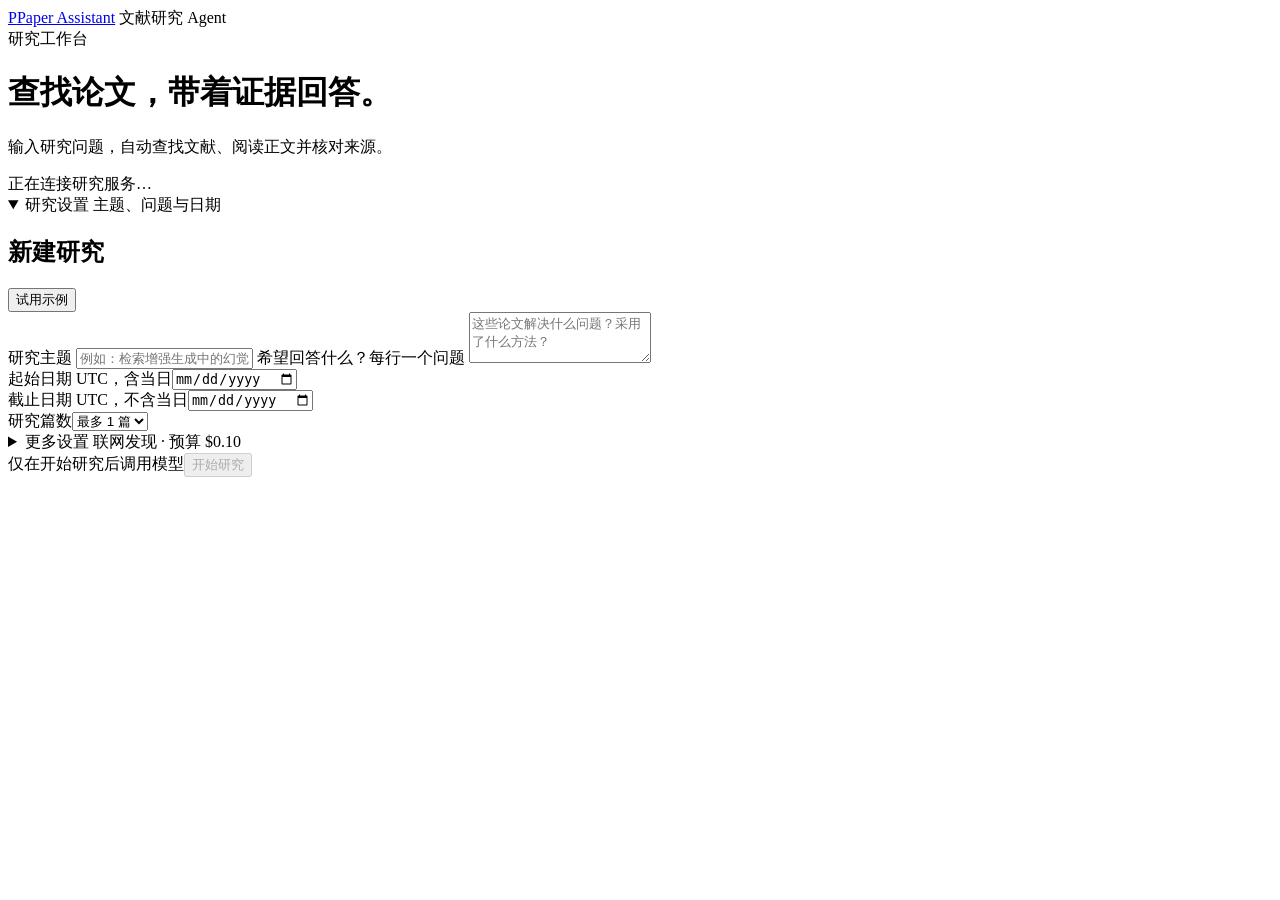
==== src/paper_assistant/web/static/index.html @ 834d62f4 "evolve local RAG assistant into a literature research agent - Add arXiv discovery, version-pinned PD" ====
<!doctype html>
<html lang="zh-CN">
<head>
  <meta charset="utf-8">
  <meta name="viewport" content="width=device-width, initial-scale=1">
  <title>Paper Assistant · 文献研究</title>
  <link rel="stylesheet" href="/style.css">
  <script src="/research.js" defer></script>
</head>
<body>
  <header class="app-header">
    <a class="brand" href="/" aria-label="Paper Assistant 首页"><span class="brand-mark">P</span>Paper Assistant</a>
    <span class="header-label">文献研究 Agent</span>
  </header>
  <main>
    <div id="research-panel">
      <header class="page-heading">
        <span class="eyebrow">研究工作台</span>
        <h1>查找论文，带着证据回答。</h1>
        <p>输入研究问题，自动查找文献、阅读正文并核对来源。</p>
      </header>
      <div id="research-notice" class="notice" role="status" aria-live="polite">正在连接研究服务…</div>
      <details id="research-editor" class="task-editor" open>
        <summary>研究设置 <span class="summary-note">主题、问题与日期</span></summary>
      <form id="research-form" class="research-form">
        <div class="section-heading"><h2>新建研究</h2><button id="research-example" type="button" class="text-button">试用示例</button></div>
        <label for="research-topic">研究主题</label>
        <input id="research-topic" type="text" maxlength="500" placeholder="例如：检索增强生成中的幻觉检测" required>
        <label for="research-questions">希望回答什么？<span class="label-note">每行一个问题</span></label>
        <textarea id="research-questions" rows="3" maxlength="8000" placeholder="这些论文解决什么问题？采用了什么方法？" required></textarea>
        <div class="form-grid research-range">
          <div><label for="research-start">起始日期 <span class="label-note">UTC，含当日</span></label><input id="research-start" type="date" required></div>
          <div><label for="research-end">截止日期 <span class="label-note">UTC，不含当日</span></label><input id="research-end" type="date" required></div>
          <div><label for="research-papers">研究篇数</label><select id="research-papers"><option value="1">最多 1 篇</option><option value="2">最多 2 篇</option><option value="3">最多 3 篇</option></select></div>
        </div>
        <details class="settings" id="research-settings">
          <summary>更多设置 <span id="research-settings-summary" class="summary-note">联网发现 · 预算 $0.10</span></summary>
          <div class="form-grid">
            <div><label for="research-source">文献来源</label><select id="research-source"><option value="online">联网发现 · arXiv</option><option id="research-cache-option" value="cached_example" disabled>缓存示例 · RAGTruth</option></select></div>
            <div><label for="research-budget">任务预算 · 美元</label><input id="research-budget" type="number" value="0.10" min="0.03" max="0.10" step="0.01" required></div>
          </div>
          <p id="research-source-note" class="muted">从 arXiv 获取论文；模型按调用计费。</p>
        </details>
        <div class="composer-footer"><span>仅在开始研究后调用模型</span><button id="research-submit" type="submit" disabled>开始研究</button></div>
      </form>
      </details>

      <section id="research-result" class="research-result" hidden aria-label="当前研究任务">
        <div class="section-heading result-heading"><h2 id="research-run-title">研究结果</h2><span id="research-status" class="status" role="status" aria-live="polite"></span></div>
        <p id="research-current" class="current-step" role="status" aria-live="polite"></p>
        <div class="run-actions"><button id="research-stop" type="button" class="secondary" disabled>停止研究</button><button id="research-reconnect" type="button" class="secondary" hidden>重新连接</button><button id="research-download" type="button" class="text-button" disabled>下载结果</button></div>
        <p id="research-error" class="error" hidden></p>
        <div class="answer-card"><h3>回答</h3><div id="research-answer" class="answer">回答将在完成引用核对后显示。</div><div id="research-citations"></div></div>
        <details class="result-section">
          <summary>参考论文</summary>
          <div id="research-candidates" class="muted">尚未发现候选。</div>
        </details>
        <details class="result-section">
          <summary>执行详情</summary>
          <div id="research-metrics" class="metrics"></div>
          <p id="research-run-id" class="muted"></p>
          <p id="research-run-summary" class="muted"></p>
          <ol id="research-events" class="event-list"></ol>
          <p id="research-gaps" class="muted"></p>
        </details>
        <p class="footnote">回答基于实际取得的文献，请结合原文核对结论。</p>
      </section>
    </div>

  </main>
</body>
</html>
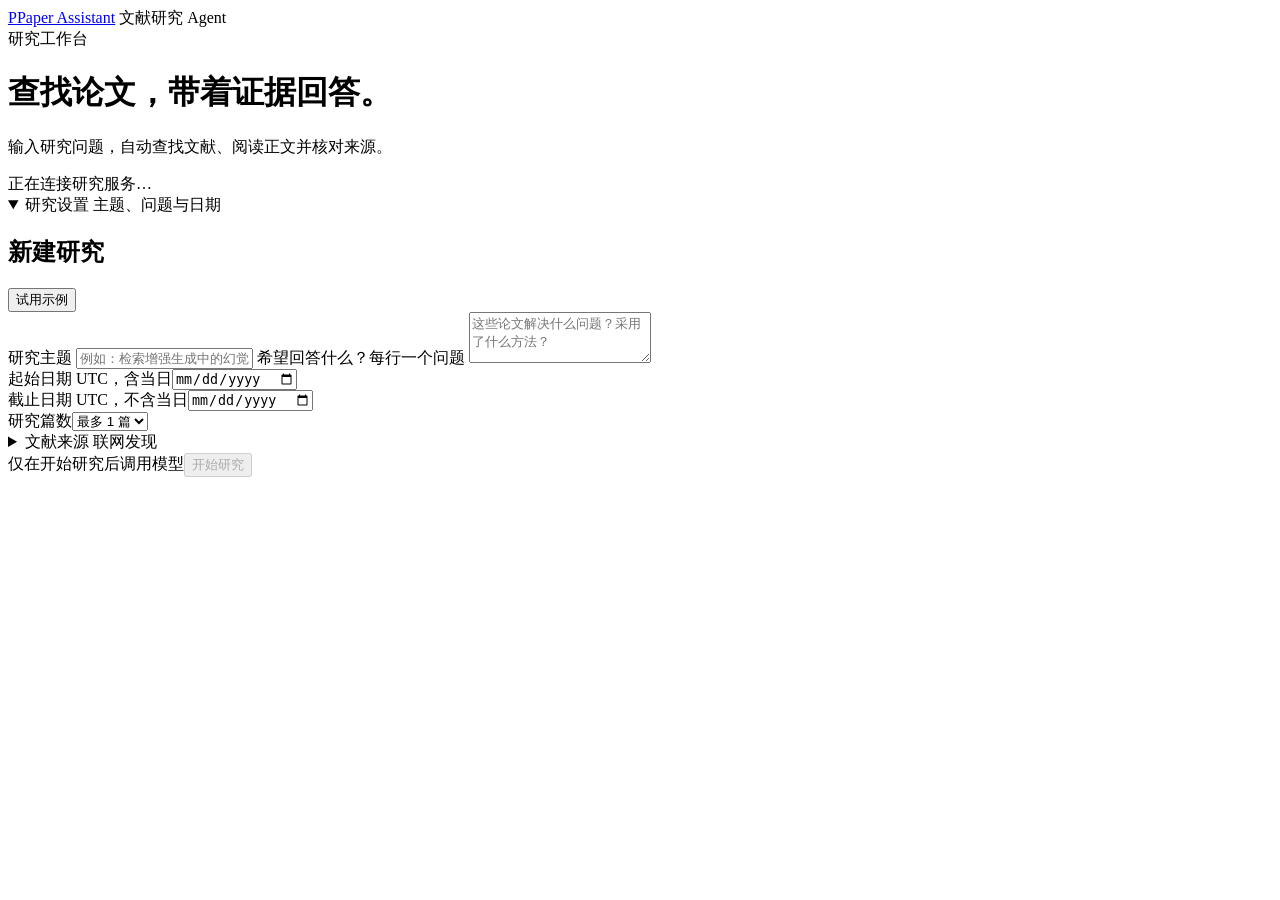
==== commit fba64183: "Added conversation mode to the research agent, allowing for interactive conversations with Agent." ====
--- a/src/paper_assistant/web/static/index.html
+++ b/src/paper_assistant/web/static/index.html
@@ -6,6 +6,7 @@
   <title>Paper Assistant · 文献研究</title>
   <link rel="stylesheet" href="/style.css">
   <script src="/research.js" defer></script>
+  <script src="/conversation.js" defer></script>
 </head>
 <body>
   <header class="app-header">
@@ -34,10 +35,9 @@
           <div><label for="research-papers">研究篇数</label><select id="research-papers"><option value="1">最多 1 篇</option><option value="2">最多 2 篇</option><option value="3">最多 3 篇</option></select></div>
         </div>
         <details class="settings" id="research-settings">
-          <summary>更多设置 <span id="research-settings-summary" class="summary-note">联网发现 · 预算 $0.10</span></summary>
+          <summary>文献来源 <span id="research-settings-summary" class="summary-note">联网发现</span></summary>
           <div class="form-grid">
             <div><label for="research-source">文献来源</label><select id="research-source"><option value="online">联网发现 · arXiv</option><option id="research-cache-option" value="cached_example" disabled>缓存示例 · RAGTruth</option></select></div>
-            <div><label for="research-budget">任务预算 · 美元</label><input id="research-budget" type="number" value="0.10" min="0.03" max="0.10" step="0.01" required></div>
           </div>
           <p id="research-source-note" class="muted">从 arXiv 获取论文；模型按调用计费。</p>
         </details>
@@ -51,6 +51,27 @@
         <div class="run-actions"><button id="research-stop" type="button" class="secondary" disabled>停止研究</button><button id="research-reconnect" type="button" class="secondary" hidden>重新连接</button><button id="research-download" type="button" class="text-button" disabled>下载结果</button></div>
         <p id="research-error" class="error" hidden></p>
         <div class="answer-card"><h3>回答</h3><div id="research-answer" class="answer">回答将在完成引用核对后显示。</div><div id="research-citations"></div></div>
+        <section id="conversation-panel" class="conversation" hidden aria-label="继续讨论当前论文">
+          <div class="section-heading"><h3>继续讨论</h3><button id="conversation-refresh" type="button" class="text-button">重新连接</button></div>
+          <div class="conversation-toolbar">
+            <label for="conversation-select" class="sr-only">选择对话</label><select id="conversation-select" aria-label="选择对话"></select>
+            <button id="conversation-new" type="button" class="secondary" disabled>新建对话</button>
+            <button id="conversation-reset" type="button" class="text-button" disabled>重置当前对话</button>
+          </div>
+          <p class="muted">围绕本任务已入库的论文追问，可补检索和读页；不会添加新论文。</p>
+          <p class="muted">新建后可切换回旧对话；重置清空当前追问上下文。原研究结果、历史记录和本任务累计费用保留。</p>
+          <p id="conversation-status" role="status" aria-live="polite"></p>
+          <p id="conversation-usage" class="muted"></p>
+          <div id="conversation-messages" class="conversation-messages" aria-live="polite"></div>
+          <form id="conversation-form" class="conversation-form">
+            <label for="conversation-question">继续提问</label>
+            <textarea id="conversation-question" rows="3" maxlength="1000" placeholder="例如：刚才提到的方法有哪些局限？论文中的实验能否支持这个结论？" required></textarea>
+            <div class="composer-footer">
+              <span class="muted">基于当前论文继续讨论</span>
+              <div class="run-actions"><button id="conversation-stop" class="secondary" type="button" hidden>停止追问</button><button id="conversation-submit" type="submit" disabled>发送追问</button></div>
+            </div>
+          </form>
+        </section>
         <details class="result-section">
           <summary>参考论文</summary>
           <div id="research-candidates" class="muted">尚未发现候选。</div>
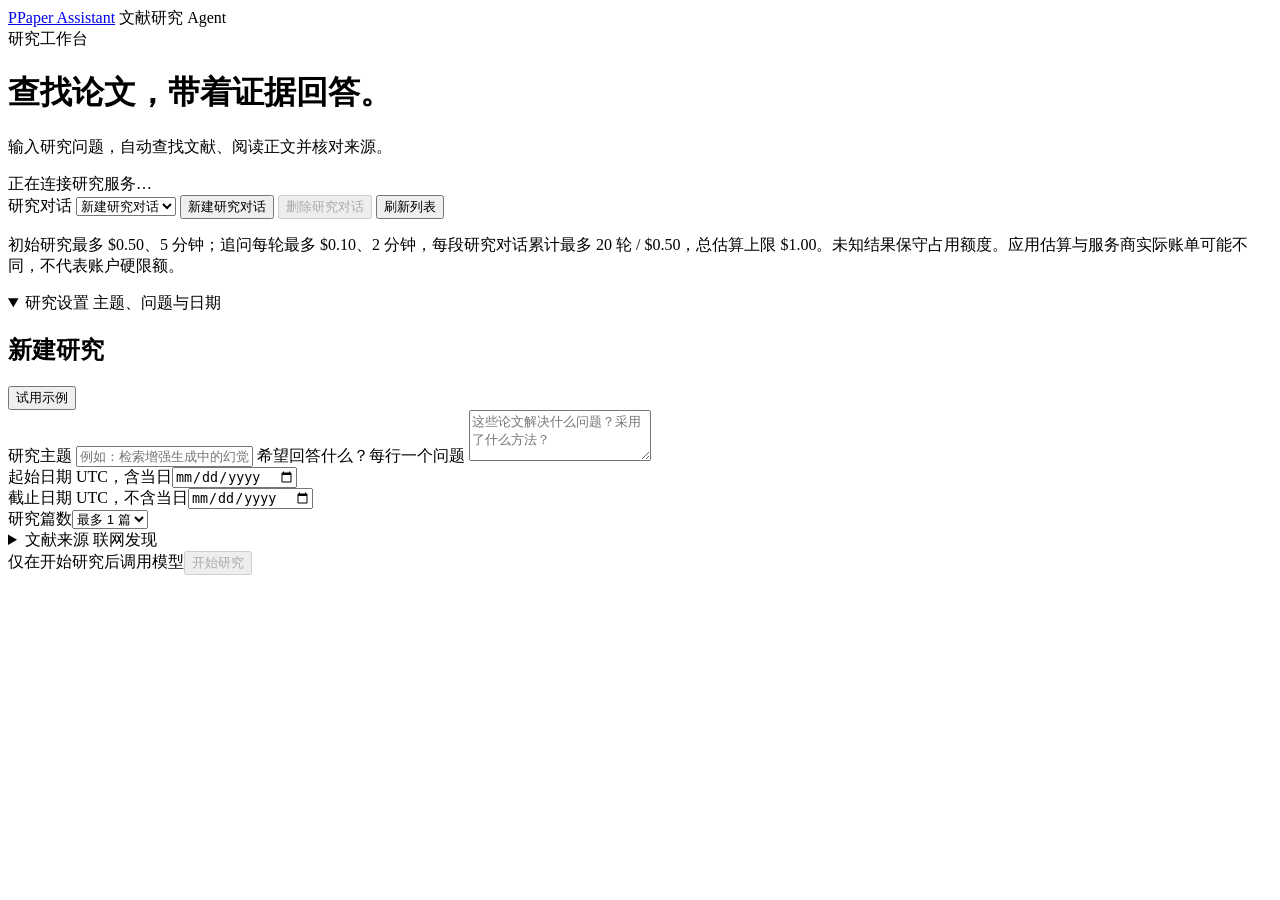
==== commit 816d801d: "Publish Agent V1 integration source (refs #1, #2, #3, #4, #5, #6, #7, #8, #9) Local integration sour" ====
--- a/src/paper_assistant/web/static/index.html
+++ b/src/paper_assistant/web/static/index.html
@@ -21,6 +21,20 @@
         <p>输入研究问题，自动查找文献、阅读正文并核对来源。</p>
       </header>
       <div id="research-notice" class="notice" role="status" aria-live="polite">正在连接研究服务…</div>
+      <div class="conversation-toolbar">
+        <label for="research-dialogue-select">研究对话</label>
+        <select id="research-dialogue-select" aria-label="选择研究对话"><option value="">新建研究对话</option></select>
+        <button id="research-dialogue-new" type="button" class="secondary">新建研究对话</button>
+        <button id="research-dialogue-delete" type="button" class="secondary" disabled>删除研究对话</button>
+        <button id="research-dialogue-refresh" type="button" class="text-button">刷新列表</button>
+      </div>
+      <div id="research-delete-confirmation" class="notice" hidden role="group" aria-label="确认删除研究对话">
+        <p id="research-delete-scope"></p>
+        <button id="research-delete-confirm" type="button">确认永久删除</button>
+        <button id="research-delete-cancel" type="button" class="secondary">取消</button>
+      </div>
+      <p id="research-dialogue-status" class="muted" role="status"></p>
+      <p class="muted">初始研究最多 $0.50、5 分钟；追问每轮最多 $0.10、2 分钟，每段研究对话累计最多 20 轮 / $0.50，总估算上限 $1.00。未知结果保守占用额度。应用估算与服务商实际账单可能不同，不代表账户硬限额。</p>
       <details id="research-editor" class="task-editor" open>
         <summary>研究设置 <span class="summary-note">主题、问题与日期</span></summary>
       <form id="research-form" class="research-form">
@@ -54,12 +68,10 @@
         <section id="conversation-panel" class="conversation" hidden aria-label="继续讨论当前论文">
           <div class="section-heading"><h3>继续讨论</h3><button id="conversation-refresh" type="button" class="text-button">重新连接</button></div>
           <div class="conversation-toolbar">
-            <label for="conversation-select" class="sr-only">选择对话</label><select id="conversation-select" aria-label="选择对话"></select>
-            <button id="conversation-new" type="button" class="secondary" disabled>新建对话</button>
-            <button id="conversation-reset" type="button" class="text-button" disabled>重置当前对话</button>
+            <label for="conversation-select" class="sr-only">选择历史追问线程</label><select id="conversation-select" aria-label="选择历史追问线程"></select>
           </div>
           <p class="muted">围绕本任务已入库的论文追问，可补检索和读页；不会添加新论文。</p>
-          <p class="muted">新建后可切换回旧对话；重置清空当前追问上下文。原研究结果、历史记录和本任务累计费用保留。</p>
+          <p class="muted">需要添加论文时请在页面上方新建研究对话，重新填写领域、问题和日期。旧共享论文的追问线程仍可读取，不代表独立研究范围。</p>
           <p id="conversation-status" role="status" aria-live="polite"></p>
           <p id="conversation-usage" class="muted"></p>
           <div id="conversation-messages" class="conversation-messages" aria-live="polite"></div>
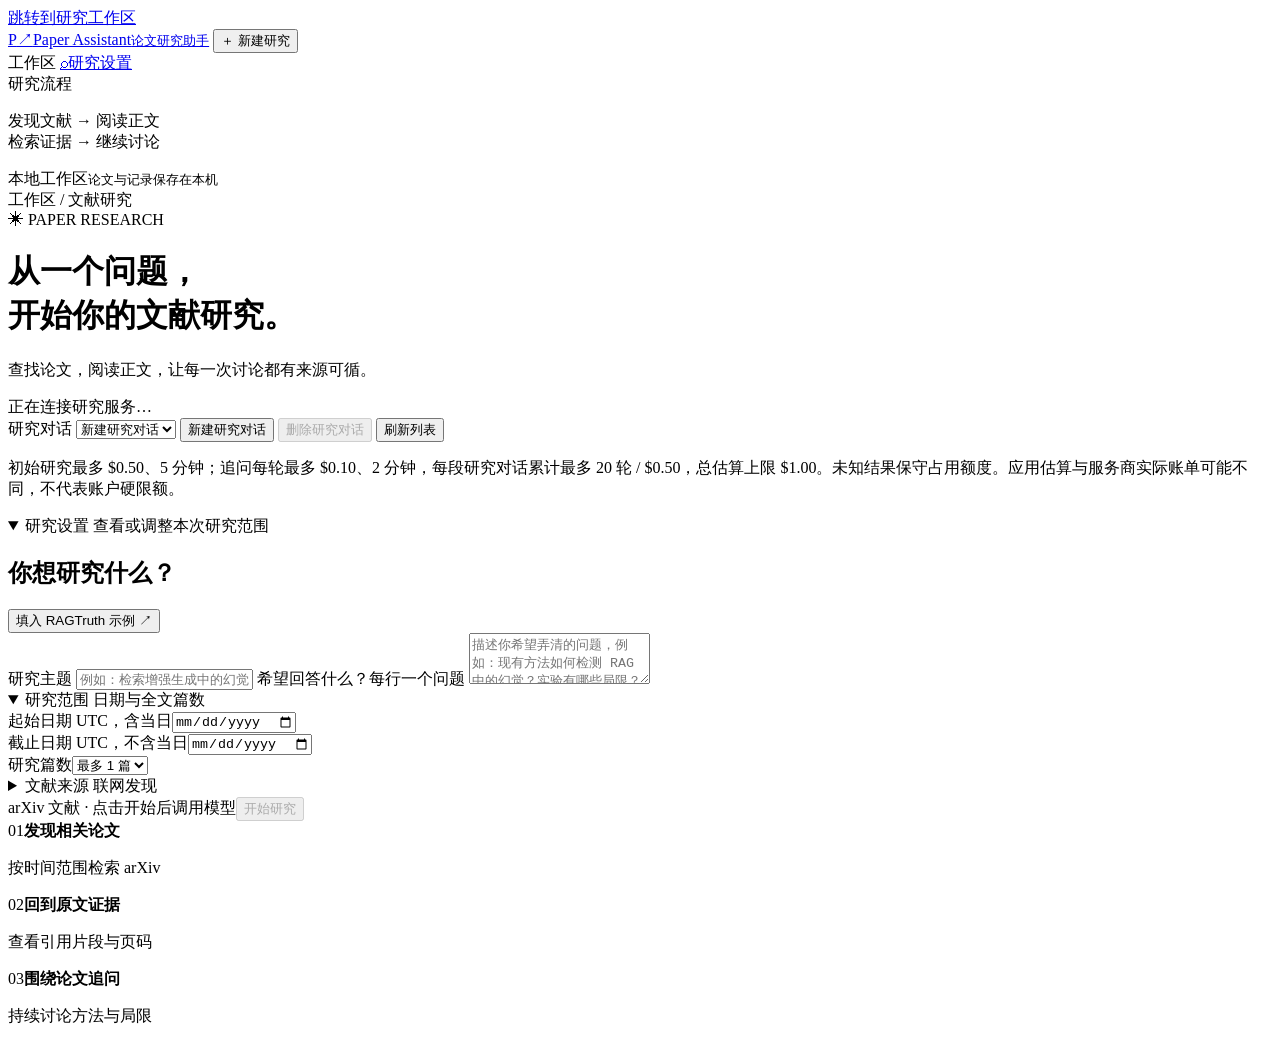
==== commit 7dcd5dea: "Publish bounded multi-paper review and local validation (refs #1, #2, #8) Local integration: 6f12ed6" ====
--- a/src/paper_assistant/web/static/index.html
+++ b/src/paper_assistant/web/static/index.html
@@ -9,16 +9,27 @@
   <script src="/conversation.js" defer></script>
 </head>
 <body>
-  <header class="app-header">
-    <a class="brand" href="/" aria-label="Paper Assistant 首页"><span class="brand-mark">P</span>Paper Assistant</a>
-    <span class="header-label">文献研究 Agent</span>
-  </header>
+  <a class="skip-link" href="#research-panel">跳转到研究工作区</a>
+  <aside class="sidebar" aria-label="工作区导航">
+    <a class="brand" href="/" aria-label="Paper Assistant 首页"><span class="brand-mark">P<span>↗</span></span><span>Paper Assistant<small>论文研究助手</small></span></a>
+    <button id="workspace-new" class="new-research" type="button"><span aria-hidden="true">＋</span> 新建研究</button>
+    <nav class="workspace-nav" aria-label="当前工作区">
+      <span class="nav-label">工作区</span>
+      <a href="#research-editor" id="workspace-settings"><span aria-hidden="true">⌕</span>研究设置</a>
+      <a href="#research-result" id="workspace-current" hidden><span aria-hidden="true">▤</span><span id="workspace-title">当前研究</span></a>
+      <a href="#research-library" id="workspace-sources" hidden><span aria-hidden="true">▥</span>论文与证据</a>
+    </nav>
+    <div class="sidebar-note"><span class="nav-label">研究流程</span><p>发现文献 <span>→</span> 阅读正文<br>检索证据 <span>→</span> 继续讨论</p></div>
+    <div class="sidebar-footer"><span class="local-indicator" aria-hidden="true"></span><div>本地工作区<small>论文与记录保存在本机</small></div></div>
+  </aside>
+  <div class="app-shell" id="workspace">
+  <header class="app-header"><span class="breadcrumb">工作区 <span>/</span> 文献研究</span><a href="#research-library" id="workspace-source-link" class="header-label" hidden>查看研究资料 ↗</a></header>
   <main>
     <div id="research-panel">
-      <header class="page-heading">
-        <span class="eyebrow">研究工作台</span>
-        <h1>查找论文，带着证据回答。</h1>
-        <p>输入研究问题，自动查找文献、阅读正文并核对来源。</p>
+      <header class="page-heading" id="workspace-welcome">
+        <span class="eyebrow"><span aria-hidden="true">✳</span> PAPER RESEARCH</span>
+        <h1>从一个问题，<br>开始你的文献研究。</h1>
+        <p>查找论文，阅读正文，让每一次讨论都有来源可循。</p>
       </header>
       <div id="research-notice" class="notice" role="status" aria-live="polite">正在连接研究服务…</div>
       <div class="conversation-toolbar">
@@ -36,18 +47,20 @@
       <p id="research-dialogue-status" class="muted" role="status"></p>
       <p class="muted">初始研究最多 $0.50、5 分钟；追问每轮最多 $0.10、2 分钟，每段研究对话累计最多 20 轮 / $0.50，总估算上限 $1.00。未知结果保守占用额度。应用估算与服务商实际账单可能不同，不代表账户硬限额。</p>
       <details id="research-editor" class="task-editor" open>
-        <summary>研究设置 <span class="summary-note">主题、问题与日期</span></summary>
+        <summary>研究设置 <span class="summary-note">查看或调整本次研究范围</span></summary>
       <form id="research-form" class="research-form">
-        <div class="section-heading"><h2>新建研究</h2><button id="research-example" type="button" class="text-button">试用示例</button></div>
+        <div class="section-heading"><h2>你想研究什么？</h2><button id="research-example" type="button" class="text-button">填入 RAGTruth 示例 ↗</button></div>
         <label for="research-topic">研究主题</label>
         <input id="research-topic" type="text" maxlength="500" placeholder="例如：检索增强生成中的幻觉检测" required>
         <label for="research-questions">希望回答什么？<span class="label-note">每行一个问题</span></label>
-        <textarea id="research-questions" rows="3" maxlength="8000" placeholder="这些论文解决什么问题？采用了什么方法？" required></textarea>
+        <textarea id="research-questions" rows="3" maxlength="8000" placeholder="描述你希望弄清的问题，例如：现有方法如何检测 RAG 中的幻觉？实验有哪些局限？" required></textarea>
+        <details class="scope-settings" open><summary>研究范围 <span class="summary-note">日期与全文篇数</span></summary>
         <div class="form-grid research-range">
           <div><label for="research-start">起始日期 <span class="label-note">UTC，含当日</span></label><input id="research-start" type="date" required></div>
           <div><label for="research-end">截止日期 <span class="label-note">UTC，不含当日</span></label><input id="research-end" type="date" required></div>
           <div><label for="research-papers">研究篇数</label><select id="research-papers"><option value="1">最多 1 篇</option><option value="2">最多 2 篇</option><option value="3">最多 3 篇</option></select></div>
         </div>
+        </details>
         <details class="settings" id="research-settings">
           <summary>文献来源 <span id="research-settings-summary" class="summary-note">联网发现</span></summary>
           <div class="form-grid">
@@ -55,16 +68,17 @@
           </div>
           <p id="research-source-note" class="muted">从 arXiv 获取论文；模型按调用计费。</p>
         </details>
-        <div class="composer-footer"><span>仅在开始研究后调用模型</span><button id="research-submit" type="submit" disabled>开始研究</button></div>
+        <div class="composer-footer"><span>arXiv 文献 · 点击开始后调用模型</span><button id="research-submit" type="submit" disabled>开始研究</button></div>
       </form>
       </details>
 
       <section id="research-result" class="research-result" hidden aria-label="当前研究任务">
+        <div class="result-main">
         <div class="section-heading result-heading"><h2 id="research-run-title">研究结果</h2><span id="research-status" class="status" role="status" aria-live="polite"></span></div>
         <p id="research-current" class="current-step" role="status" aria-live="polite"></p>
         <div class="run-actions"><button id="research-stop" type="button" class="secondary" disabled>停止研究</button><button id="research-reconnect" type="button" class="secondary" hidden>重新连接</button><button id="research-download" type="button" class="text-button" disabled>下载结果</button></div>
         <p id="research-error" class="error" hidden></p>
-        <div class="answer-card"><h3>回答</h3><div id="research-answer" class="answer">回答将在完成引用核对后显示。</div><div id="research-citations"></div></div>
+        <div class="answer-card"><h3><span class="assistant-icon" aria-hidden="true">✳</span> Paper Assistant <span class="answer-label">研究回答</span></h3><div id="research-answer" class="answer">回答将在完成引用核对后显示。</div><div id="research-citations"></div></div>
         <section id="conversation-panel" class="conversation" hidden aria-label="继续讨论当前论文">
           <div class="section-heading"><h3>继续讨论</h3><button id="conversation-refresh" type="button" class="text-button">重新连接</button></div>
           <div class="conversation-toolbar">
@@ -76,30 +90,37 @@
           <p id="conversation-usage" class="muted"></p>
           <div id="conversation-messages" class="conversation-messages" aria-live="polite"></div>
           <form id="conversation-form" class="conversation-form">
-            <label for="conversation-question">继续提问</label>
-            <textarea id="conversation-question" rows="3" maxlength="1000" placeholder="例如：刚才提到的方法有哪些局限？论文中的实验能否支持这个结论？" required></textarea>
+            <label for="conversation-question" class="sr-only">继续提问</label>
+            <textarea id="conversation-question" rows="2" maxlength="1000" placeholder="继续追问：这些方法有哪些局限？" required></textarea>
             <div class="composer-footer">
               <span class="muted">基于当前论文继续讨论</span>
               <div class="run-actions"><button id="conversation-stop" class="secondary" type="button" hidden>停止追问</button><button id="conversation-submit" type="submit" disabled>发送追问</button></div>
             </div>
           </form>
         </section>
-        <details class="result-section">
-          <summary>参考论文</summary>
+        <p class="footnote">引用已核对字面来源，结论仍需结合原文判断。</p>
+        </div>
+        <aside class="research-inspector" aria-label="研究资料与执行记录">
+        <div class="inspector-heading"><span>研究资料</span><span class="inspector-badge">本任务</span></div>
+        <details class="result-section" id="research-library" open>
+          <summary>参考论文 <span class="summary-note" id="workspace-paper-count">0 篇</span></summary>
           <div id="research-candidates" class="muted">尚未发现候选。</div>
         </details>
         <details class="result-section">
-          <summary>执行详情</summary>
+          <summary>执行详情 <span class="summary-note">工具与用量</span></summary>
           <div id="research-metrics" class="metrics"></div>
           <p id="research-run-id" class="muted"></p>
           <p id="research-run-summary" class="muted"></p>
           <ol id="research-events" class="event-list"></ol>
           <p id="research-gaps" class="muted"></p>
         </details>
-        <p class="footnote">回答基于实际取得的文献，请结合原文核对结论。</p>
+        <p class="inspector-note">仅检索本任务的论文。展开回答下的引用，可查看原文与页码。</p>
+        </aside>
       </section>
+      <div id="workspace-empty-sources" class="welcome-features" aria-label="研究能力"><div><span>01</span><strong>发现相关论文</strong><p>按时间范围检索 arXiv</p></div><div><span>02</span><strong>回到原文证据</strong><p>查看引用片段与页码</p></div><div><span>03</span><strong>围绕论文追问</strong><p>持续讨论方法与局限</p></div></div>
     </div>
 
   </main>
+  </div>
 </body>
 </html>
